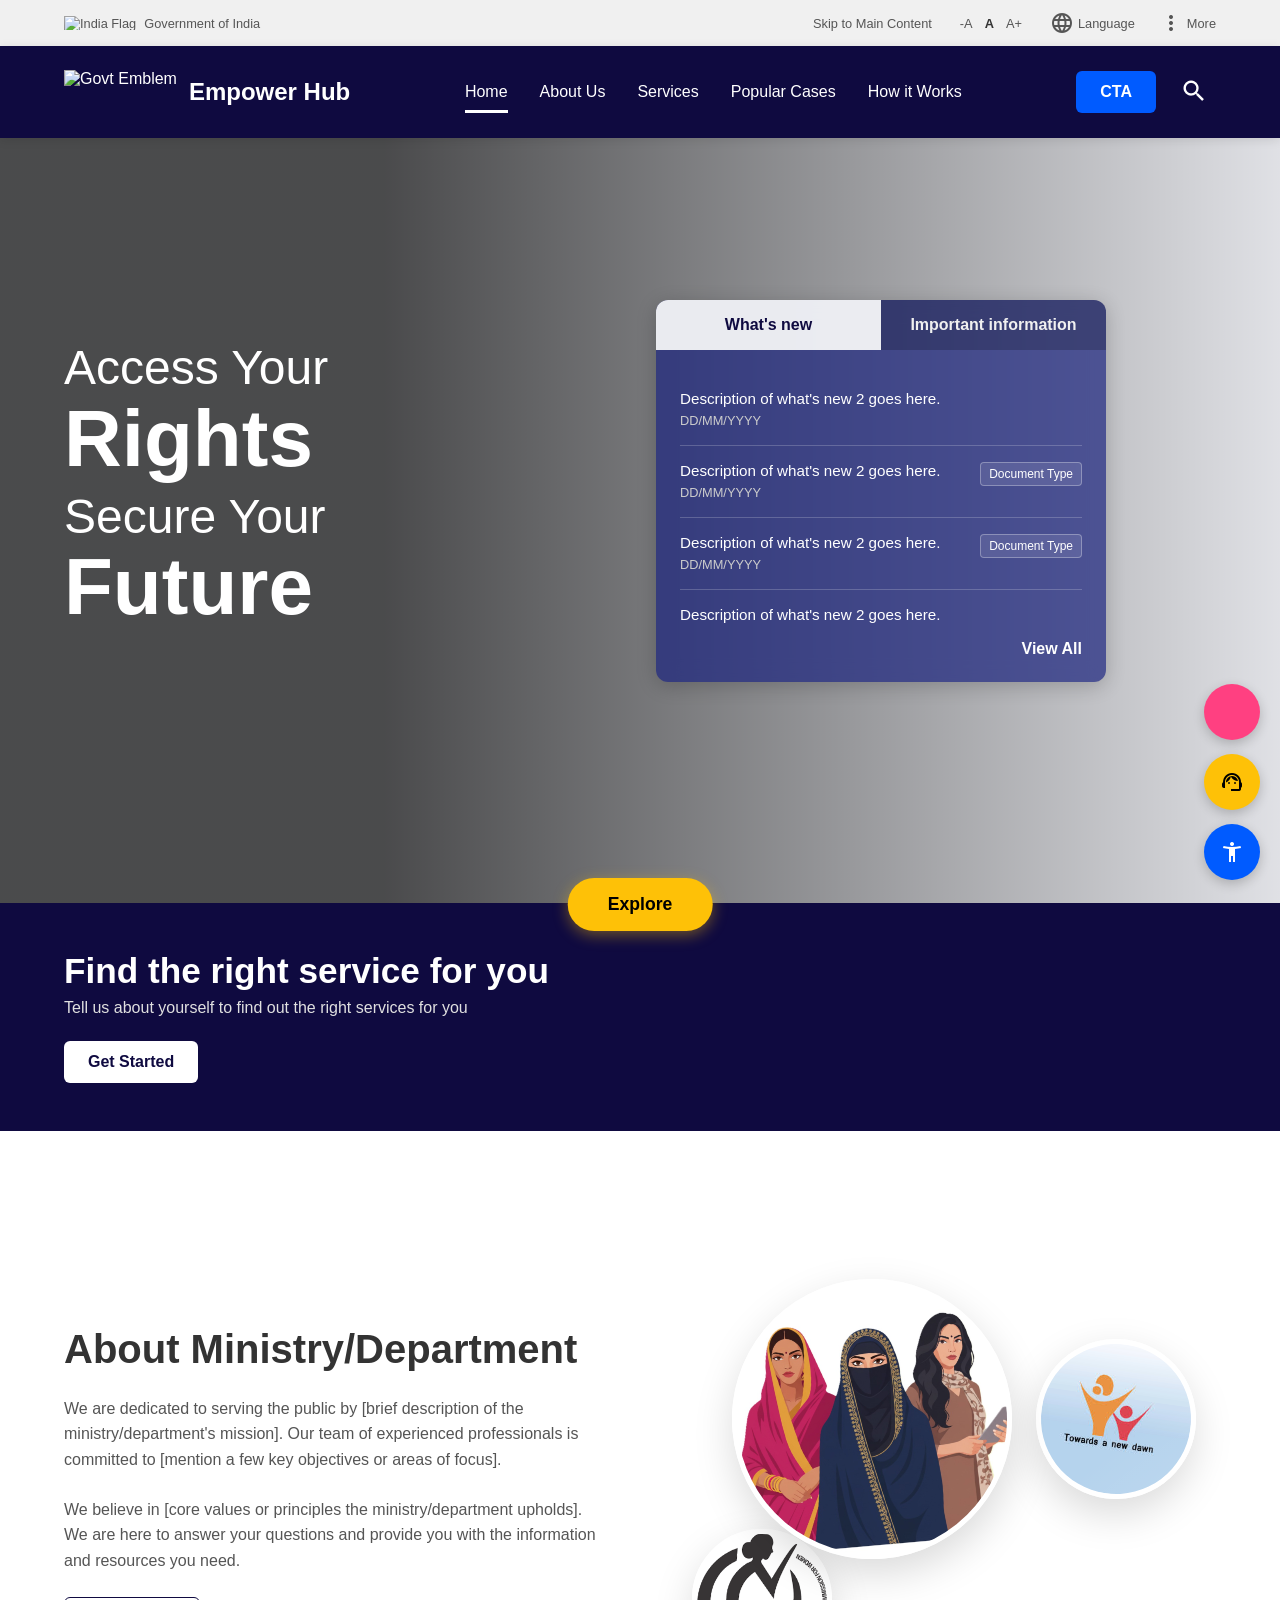
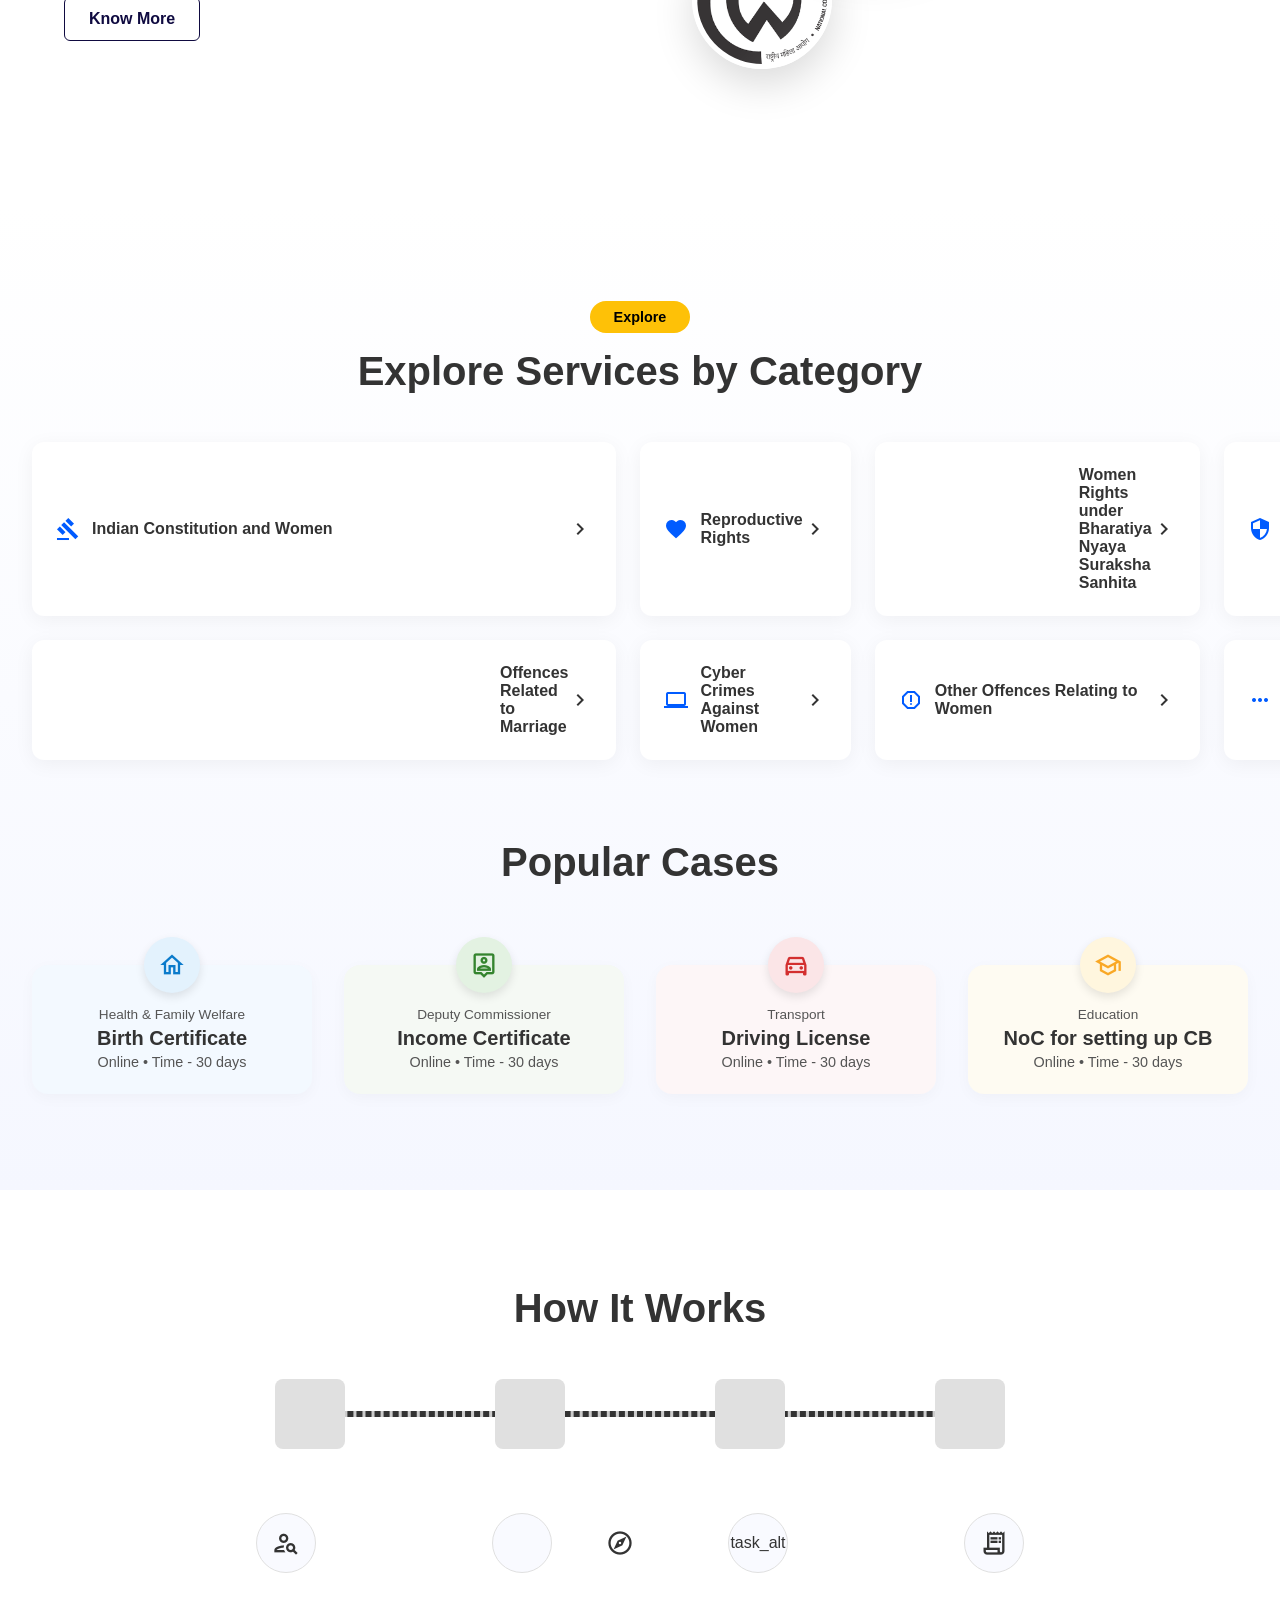
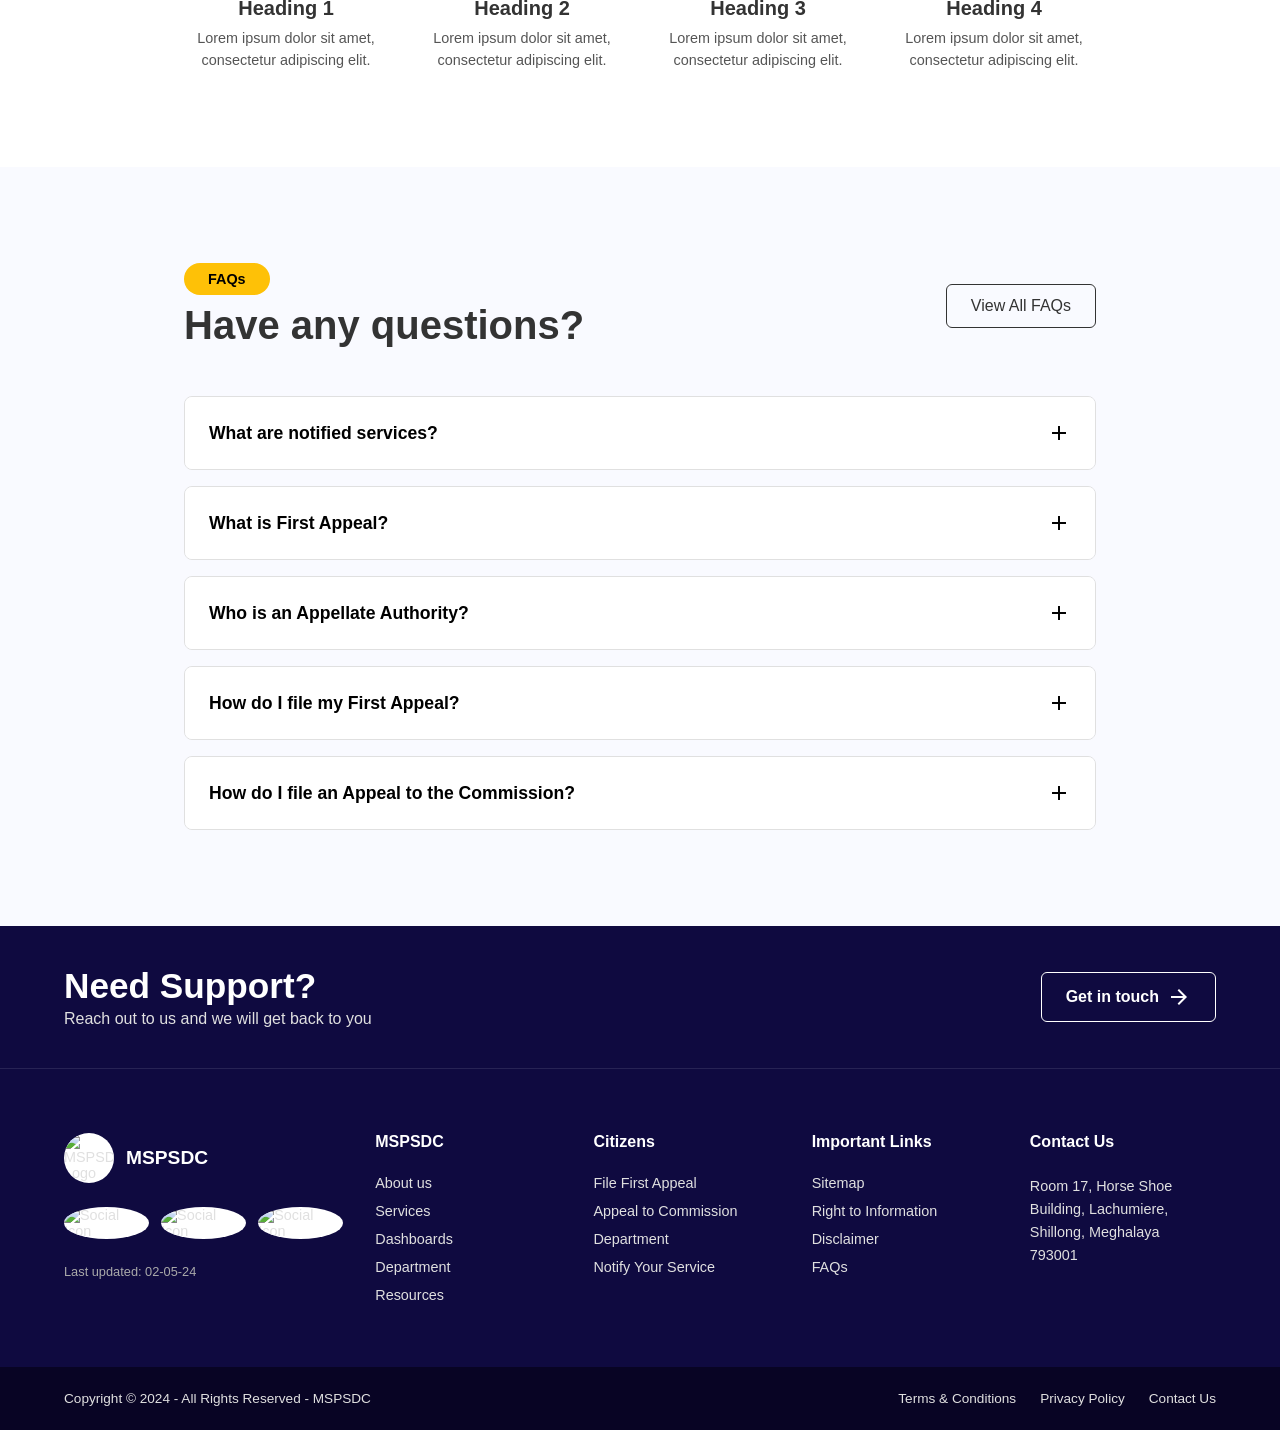
==== Website/index.html @ 875ecebb "Site-upgrade-and-new-pages-added" ====
<!DOCTYPE html>
<html lang="en">
<head>
    <meta charset="UTF-8">
    <meta name="viewport" content="width=device-width, initial-scale=1.0">
    <title>Empower Hub</title>
    <link rel="stylesheet" href="style.css">
    <link href="https://fonts.googleapis.com/icon?family=Material+Icons+Outlined" rel="stylesheet">
</head>
<body>

    <div class="top-bar">
        <div class="container">
            <div class="top-left">
                <img src="https://upload.wikimedia.org/wikipedia/en/thumb/4/41/Flag_of_India.svg/20px-Flag_of_India.svg.png" alt="India Flag" class="flag">
                <span>Government of India</span>
            </div>
            <div class="top-right">
                <a href="#services" class="skip-link">Skip to Main Content</a>
                <div class="text-size">
                    <button onclick="changeFontSize('small')">-A</button>
                    <button class="active" onclick="changeFontSize('normal')">A</button>
                    <button onclick="changeFontSize('large')">A+</button>
                </div>
                <div class="language">
                    <span class="material-icons-outlined">language</span>
                    <span>Language</span>
                </div>
                <div class="more-links">
                    <span class="material-icons-outlined">more_vert</span>
                    <span>More</span>
                </div>
            </div>
        </div>
    </div>

    <header class="main-header">
        <div class="container">
            <a href="#" class="logo">
                <img src="https://upload.wikimedia.org/wikipedia/commons/thumb/5/55/Emblem_of_India.svg/45px-Emblem_of_India.svg.png" alt="Govt Emblem" class="emblem">
                <h1>Empower Hub</h1>
            </a>
            <nav class="main-nav">
                <ul>
                    <li><a href="#" class="active">Home</a></li>
                    <li><a href="#about">About Us</a></li>
                    <li><a href="#services">Services</a></li>
                    <li><a href="#popular-cases">Popular Cases</a></li>
                    <li><a href="#how-it-works">How it Works</a></li>
                </ul>
            </nav>
            <div class="header-right">
                <a href="#" class="cta-button">CTA</a>
                <div class="search-container">
                    <input type="text" class="search-input" placeholder="Search...">
                    <button class="search-btn" onclick="toggleSearch()">
                        <span class="material-icons-outlined">search</span>
                    </button>
                </div>
            </div>
        </div>
    </header>

    <main id="main">
        <section class="hero">
            <div class="hero-background">
                </div>
            <div class="container hero-content">
                <div class="hero-text">
                    <h2>Access Your</h2>
                    <h1>Rights</h1>
                    <h2>Secure Your</h2>
                    <h1>Future</h1>
                </div>
                
                <div class="info-box">
                    <div class="info-tabs">
                        <button class="tab-link active" data-tab="whats-new">What's new</button>
                        <button class="tab-link" data-tab="important-info">Important information</button>
                    </div>
                    
                    <div id="whats-new" class="tab-content active">
                        <ul>
                            <li>
                                <div class="item-text">
                                    <p>Description of what's new 2 goes here.</p>
                                    <span>DD/MM/YYYY</span>
                                </div>
                            </li>
                            <li>
                                <div class="item-text">
                                    <p>Description of what's new 2 goes here.</p>
                                    <span>DD/MM/YYYY</span>
                                </div>
                                <span class="doc-type">Document Type</span>
                            </li>
                            <li>
                                <div class="item-text">
                                    <p>Description of what's new 2 goes here.</p>
                                    <span>DD/MM/YYYY</span>
                                </div>
                                <span class="doc-type">Document Type</span>
                            </li>
                            <li>
                                <div class="item-text">
                                    <p>Description of what's new 2 goes here.</p>
                                    <span>12/09/2023</span>
                                </div>
                            </li>
                        </ul>
                        <a href="#" class="view-all">View All</a>
                    </div>

                    <div id="important-info" class="tab-content">
                        <ul>
                            <li>
                                <div class="item-text">
                                    <p>Important information 1 goes here.</p>
                                    <span>DD/MM/YYYY</span>
                                </div>
                            </li>
                            <li>
                                <div class="item-text">
                                    <p>Important information 2 goes here.</p>
                                    <span>DD/MM/YYYY</span>
                                </div>
                            </li>
                        </ul>
                        <a href="#" class="view-all">View All</a>
                    </div>
                </div>
            </div>
            <div class="explore-btn-container">
                <button class="explore-btn">Explore</button>
            </div>
        </section>
    </main>

    <section class="service-finder-cta">
        <div class="container">
            <div class="service-finder-text">
                <h2>Find the right service for you</h2>
                <p>Tell us about yourself to find out the right services for you</p>
                <button class="btn btn-light">Get Started</button>
            </div>
            <div class="service-finder-map">
                </div>
        </div>
    </section>

    <section id="about" class="about-section">
        <div class="container">
            <div class="about-text">
                <h2>About Ministry/Department</h2>
                <p>We are dedicated to serving the public by [brief description of the ministry/department's mission]. Our team of experienced professionals is committed to [mention a few key objectives or areas of focus].</p>
                <p>We believe in [core values or principles the ministry/department upholds]. We are here to answer your questions and provide you with the information and resources you need.</p>
                <button class="btn btn-outline">Know More</button>
            </div>
            <div class="about-images">
                <div class="image-placeholder-large">
                    <img src="aunties1.jpg" alt="Women Empowerment">
                </div>
                <div class="image-placeholder-medium">
                    <img src="MinistryImage1.jpeg" alt="Ministry Building">
                </div>
                <div class="image-placeholder-small">
                    <img src="MinistryImage2.jpeg" alt="Government Office">
                </div>
            </div>
        </div>
    </section>

    <section id="services" class="services-section">
        <div class="container-large">
            
            <div class="section-header">
                <span class="tag-explore">Explore</span>
                <h2>Explore Services by Category</h2>
            </div>
            
            <div class="category-grid">
                <a href="indian-constitution-women.html" class="category-card">
                    <div class="card-content">
                        <span class="material-icons-outlined icon">gavel</span>
                        <span>Indian Constitution and Women</span>
                    </div>
                    <span class="material-icons-outlined">chevron_right</span>
                </a>
                <a href="#" class="category-card">
                    <div class="card-content">
                        <span class="material-icons-outlined icon">favorite</span>
                        <span>Reproductive Rights</span>
                    </div>
                    <span class="material-icons-outlined">chevron_right</span>
                </a>
                <a href="#" class="category-card">
                    <div class="card-content">
                        <span class="material-icons-outlined icon">balance</span>
                        <span>Women Rights under Bharatiya Nyaya Suraksha Sanhita</span>
                    </div>
                    <span class="material-icons-outlined">chevron_right</span>
                </a>
                <a href="#" class="category-card">
                    <div class="card-content">
                        <span class="material-icons-outlined icon">security</span>
                        <span>Sexual Offences Against Women</span>
                    </div>
                    <span class="material-icons-outlined">chevron_right</span>
                </a>
                <a href="#" class="category-card">
                    <div class="card-content">
                        <span class="material-icons-outlined icon">volunteer_activism</span>
                        <span>Offences Related to Marriage</span>
                    </div>
                    <span class="material-icons-outlined">chevron_right</span>
                </a>
                <a href="#" class="category-card">
                    <div class="card-content">
                        <span class="material-icons-outlined icon">computer</span>
                        <span>Cyber Crimes Against Women</span>
                    </div>
                    <span class="material-icons-outlined">chevron_right</span>
                </a>
                <a href="#" class="category-card">
                    <div class="card-content">
                        <span class="material-icons-outlined icon">report</span>
                        <span>Other Offences Relating to Women</span>
                    </div>
                    <span class="material-icons-outlined">chevron_right</span>
                </a>
                <a href="#" class="category-card">
                    <div class="card-content">
                        <span class="material-icons-outlined icon">more_horiz</span>
                        <span>Others</span>
                    </div>
                    <span class="material-icons-outlined">chevron_right</span>
                </a>
            </div>

            <div id="popular-cases" class="section-header">
                <h2>Popular Cases</h2>
            </div>
            
            <div class="popular-cases-grid">
                <article class="case-card" style="--case-bg: #F3F9FF;">
                    <div class="case-icon-wrapper" style="--icon-bg: #E3F2FD;">
                        <span class="material-icons-outlined" style="color: #0B7BCB;">home</span>
                    </div>
                    <div class="case-content">
                        <span class="case-category">Health & Family Welfare</span>
                        <h3>Birth Certificate</h3>
                        <p>Online • Time - 30 days</p>
                    </div>
                </article>
                <article class="case-card" style="--case-bg: #F5F9F4;">
                    <div class="case-icon-wrapper" style="--icon-bg: #E3F2E2;">
                        <span class="material-icons-outlined" style="color: #34842E;">person_pin</span>
                    </div>
                    <div class="case-content">
                        <span class="case-category">Deputy Commissioner</span>
                        <h3>Income Certificate</h3>
                        <p>Online • Time - 30 days</p>
                    </div>
                </article>
                <article class="case-card" style="--case-bg: #FDF6F7;">
                    <div class="case-icon-wrapper" style="--icon-bg: #FBE5E7;">
                        <span class="material-icons-outlined" style="color: #D32F2F;">directions_car</span>
                    </div>
                    <div class="case-content">
                        <span class="case-category">Transport</span>
                        <h3>Driving License</h3>
                        <p>Online • Time - 30 days</p>
                    </div>
                </article>
                <article class="case-card" style="--case-bg: #FEFBF2;">
                    <div class="case-icon-wrapper" style="--icon-bg: #FFF6DE;">
                        <span class="material-icons-outlined" style="color: #F9A825;">school</span>
                    </div>
                    <div class="case-content">
                        <span class="case-category">Education</span>
                        <h3>NoC for setting up CB</h3>
                        <p>Online • Time - 30 days</p>
                    </div>
                </article>
            </div>

        </div>
    </section>

    <section id="how-it-works" class="how-it-works-section">
        <div class="container-small">
            <div class="section-header">
                <h2>How It Works</h2>
            </div>
            
            <div class="how-it-works-timeline">
                <div class="timeline-dot"></div>
                <div class="timeline-dot"></div>
                <div class="timeline-dot"></div>
                <div class="timeline-dot"></div>
                <div class="timeline-line"></div>
            </div>

            <div class="how-it-works-grid">
                <div class="step-card">
                    <div class="step-icon">
                        <span class="material-icons-outlined">person_search</span>
                    </div>
                    <h3>Heading 1</h3>
                    <p>Lorem ipsum dolor sit amet, consectetur adipiscing elit.</p>
                </div>
                <div class="step-card">
                    <div class="step-icon">
                        <span class="material-icons-outlined">travel_explore</span>
                    </div>
                    <h3>Heading 2</h3>
                    <p>Lorem ipsum dolor sit amet, consectetur adipiscing elit.</p>
                </div>
                <div class="step-card">
                    <div class="step-icon">
                        <span classa="material-icons-outlined">task_alt</span>
                    </div>
                    <h3>Heading 3</h3>
                    <p>Lorem ipsum dolor sit amet, consectetur adipiscing elit.</p>
                </div>
                <div class="step-card">
                    <div class="step-icon">
                        <span class="material-icons-outlined">receipt_long</span>
                    </div>
                    <h3>Heading 4</h3>
                    <p>Lorem ipsum dolor sit amet, consectetur adipiscing elit.</p>
                </div>
            </div>
        </div>
    </section>

    <section id="faq" class="faq-section">
        <div class="container-small">
            <div class="faq-header">
                <div>
                    <span class="tag-faq">FAQs</span>
                    <h2>Have any questions?</h2>
                </div>
                <a href="#" class="btn btn-outline-dark">View All FAQs</a>
            </div>

            <div class="faq-accordion">
                <div class="faq-item">
                    <button class="faq-question">
                        <span>What are notified services?</span>
                        <span class="material-icons-outlined">add</span>
                    </button>
                    <div class="faq-answer">
                        <p>Lorem ipsum dolor sit amet, consectetur adipiscing elit. Sed-non-urna-nec-ante-efficitur-convallis-quis-ac-libero.</p>
                    </div>
                </div>
                <div class="faq-item">
                    <button class="faq-question">
                        <span>What is First Appeal?</span>
                        <span class="material-icons-outlined">add</span>
                    </button>
                    <div class="faq-answer">
                        <p>Lorem ipsum dolor sit amet, consectetur adipiscing elit. Sed-non-urna-nec-ante-efficitur-convallis-quis-ac-libero.</p>
                    </div>
                </div>
                <div class="faq-item">
                    <button class="faq-question">
                        <span>Who is an Appellate Authority?</span>
                        <span class="material-icons-outlined">add</span>
                    </button>
                    <div class="faq-answer">
                        <p>Lorem ipsum dolor sit amet, consectetur adipiscing elit. Sed-non-urna-nec-ante-efficitur-convallis-quis-ac-libero.</p>
                    </div>
                </div>
                <div class="faq-item">
                    <button class="faq-question">
                        <span>How do I file my First Appeal?</span>
                        <span class="material-icons-outlined">add</span>
                    </button>
                    <div class="faq-answer">
                        <p>Lorem ipsum dolor sit amet, consectetur adipiscing elit. Sed-non-urna-nec-ante-efficitur-convallis-quis-ac-libero.</p>
                    </div>
                </div>
                <div class="faq-item">
                    <button class="faq-question">
                        <span>How do I file an Appeal to the Commission?</span>
                        <span class="material-icons-outlined">add</span>
                    </button>
                    <div class="faq-answer">
                        <p>Lorem ipsum dolor sit amet, consectetur adipiscing elit. Sed-non-urna-nec-ante-efficitur-convallis-quis-ac-libero.</p>
                    </div>
                </div>
            </div>
        </div>
    </section>

    <footer class="site-footer">
        <div class="support-band">
            <div class="container">
                <div class="support-text">
                    <h2>Need Support?</h2>
                    <p>Reach out to us and we will get back to you</p>
                </div>
                <a href="#" class="btn btn-light-outline">
                    <span>Get in touch</span>
                    <span class="material-icons-outlined">arrow_forward</span>
                </a>
            </div>
        </div>

        <div class="main-footer">
            <div class="container">
                <div class="footer-col">
                    <div class="footer-logo">
                        <img src="https://via.placeholder.com/50" alt="MSPSDC Logo" class="footer-emblem"> 
                        <span>MSPSDC</span>
                    </div>
                    <div class="social-icons">
                        <a href="#"><img src="https://via.placeholder.com/32" alt="Social Icon"></a>
                        <a href="#"><img src="https://via.placeholder.com/32" alt="Social Icon"></a>
                        <a href="#"><img src="https://via.placeholder.com/32" alt="Social Icon"></a>
                    </div>
                    <span class="last-updated">Last updated: 02-05-24</span>
                </div>

                <div class="footer-col">
                    <h4>MSPSDC</h4>
                    <ul>
                        <li><a href="#">About us</a></li>
                        <li><a href="#">Services</a></li>
                        <li><a href="#">Dashboards</a></li>
                        <li><a href="#">Department</a></li>
                        <li><a href="#">Resources</a></li>
                    </ul>
                </div>

                <div class="footer-col">
                    <h4>Citizens</h4>
                    <ul>
                        <li><a href="#">File First Appeal</a></li>
                        <li><a href="#">Appeal to Commission</a></li>
                        <li><a href="#">Department</a></li>
                        <li><a href="#">Notify Your Service</a></li>
                    </ul>
                </div>

                <div class="footer-col">
                    <h4>Important Links</h4>
                    <ul>
                        <li><a href="#">Sitemap</a></li>
                        <li><a href="#">Right to Information</a></li>
                        <li><a href="#">Disclaimer</a></li>
                        <li><a href="#">FAQs</a></li>
                    </ul>
                </div>

                <div class="footer-col">
                    <h4>Contact Us</h4>
                    <address>
                        Room 17, Horse Shoe<br>
                        Building, Lachumiere,<br>
                        Shillong, Meghalaya<br>
                        793001
                    </address>
                </div>
            </div>
        </div>

        <div class="copyright-bar">
            <div class="container">
                <span>Copyright © 2024 - All Rights Reserved - MSPSDC</span>
                <div class="policy-links">
                    <a href="#">Terms & Conditions</a>
                    <a href="#">Privacy Policy</a>
                    <a href="#">Contact Us</a>
                </div>
            </div>
        </div>
        
        <button class="chat-bot">
            <span class="tooltip">Hi! I am MeghLeo. Ask Me Anything!</span>
            <span class="material-icons-outlined">support_agent</span>
        </button>
        <button class="accessibility-toggle">
            <span class="material-icons-outlined">accessibility_new</span>
        </button>
         <button class="color-toggle">
            <span class="material-icons-outlined">contrast</span>
        </button>

    </footer>


    <script>
        function changeFontSize(size) {
            document.querySelectorAll('.text-size button').forEach(btn => btn.classList.remove('active'));
            event.target.classList.add('active');
            
            const body = document.body;
            body.classList.remove('font-small', 'font-normal', 'font-large');
            body.classList.add('font-' + size);
        }
    </script>
    <script src="script.js"></script>
    <script src="script.js"></script>
</body>
</html>
---- Website/style.css ----
/* ======== GLOBAL STYLES ======== */
:root {
    --dark-blue: #0f0a40;
    --main-blue: #005bff;
    --light-bg: #f9faff;
    --text-dark: #333;
    --text-light: #ffffff;
    --text-secondary: #555;
    --border-color: #e0e0e0;
    --header-bg: #ffffff;
    --top-bar-bg: #f0f0f0;
}

* {
    margin: 0;
    padding: 0;
    box-sizing: border-box;
    font-family: -apple-system, BlinkMacSystemFont, "Segoe UI", Roboto, "Helvetica Neue", Arial, sans-serif;
}

html {
    scroll-behavior: smooth;
    scroll-padding-top: 80px;
}

* {
    transition: all 0.3s ease;
}

body {
    background-color: var(--light-bg);
    color: var(--text-dark);
    font-size: 16px;
}

.container {
    max-width: 1200px;
    margin: 0 auto;
    padding: 0 1.5rem;
    width: 100%;
    display: flex;
    justify-content: space-between;
    align-items: center;
}

/* We use a larger container for the services section */
.container-large {
    max-width: 1400px;
    margin: 0 auto;
    padding: 0 2rem;
}

/* We use a smaller container for FAQ/How-it-works */
.container-small {
    max-width: 960px;
    margin: 0 auto;
    padding: 0 1.5rem;
}

/* ======== TOP BAR ======== */
.top-bar {
    background-color: var(--top-bar-bg);
    padding: 0.5rem 0;
    font-size: 0.8rem;
    color: var(--text-secondary);
}

.top-bar .container {
    height: 30px;
}

.top-left {
    display: flex;
    align-items: center;
    gap: 0.5rem;
}

.flag {
    height: 14px;
}

.top-right {
    display: flex;
    align-items: center;
    gap: 1.5rem;
}

.top-right a, .top-right div {
    display: flex;
    align-items: center;
    gap: 0.25rem;
    cursor: pointer;
}

.skip-link {
    text-decoration: none;
    color: var(--text-secondary);
}

.text-size button {
    background: none;
    border: none;
    color: var(--text-secondary);
    cursor: pointer;
    padding: 0.25rem;
    font-size: 0.8rem;
}

.text-size button.active {
    font-weight: bold;
    color: var(--text-dark);
}

/* Font size classes */
body.font-small {
    font-size: 14px;
}

body.font-normal {
    font-size: 16px;
}

body.font-large {
    font-size: 18px;
}

/* ======== MAIN HEADER ======== */
.main-header {
    background: var(--dark-blue); /* From footer image */
    color: var(--text-light);
    padding: 1rem 0;
    position: sticky;
    top: 0;
    z-index: 1000;
    box-shadow: 0 2px 10px rgba(0, 0, 0, 0.1);
}

.main-header .container {
    height: 60px;
}

.logo {
    display: flex;
    align-items: center;
    gap: 0.75rem;
    text-decoration: none;
    color: var(--text-light);
}

.emblem {
    height: 45px;
}

.logo h1 {
    font-size: 1.5rem;
    font-weight: 700;
}

.main-nav ul {
    display: flex;
    list-style: none;
    gap: 2rem;
}

.main-nav a {
    text-decoration: none;
    color: var(--text-light);
    font-weight: 500;
    padding: 0.5rem 0;
    position: relative;
}

.main-nav a.active, .main-nav a:hover {
    color: var(--text-light);
}

.main-nav a.active, .main-nav a:hover {
    color: var(--text-light);
}

.main-nav a.active::after {
    content: '';
    position: absolute;
    bottom: -5px;
    left: 0;
    width: 100%;
    height: 3px;
    background-color: var(--text-light);
}

body.loaded {
    opacity: 1;
}

body {
    opacity: 0;
    transition: opacity 0.3s ease;
}

.header-right {
    display: flex;
    align-items: center;
    gap: 1rem;
}

.cta-button {
    background-color: var(--main-blue);
    color: var(--text-light);
    border: none;
    padding: 0.75rem 1.5rem;
    border-radius: 6px;
    font-weight: 600;
    text-decoration: none;
    cursor: pointer;
    transition: background-color 0.3s ease;
}

.cta-button:hover {
    background-color: #004ad9;
}

.search-container {
    position: relative;
    display: flex;
    align-items: center;
}

.search-input {
    width: 0;
    padding: 0.5rem 0;
    border: none;
    background: rgba(255, 255, 255, 0.1);
    border-radius: 20px;
    color: var(--text-light);
    font-size: 1rem;
    transition: all 0.3s ease;
    opacity: 0;
    overflow: hidden;
}

.search-input.active {
    width: 200px;
    padding: 0.5rem 1rem;
    opacity: 1;
    margin-right: 0.5rem;
}

.search-input::placeholder {
    color: rgba(255, 255, 255, 0.7);
}

.search-input:focus {
    outline: none;
    background: rgba(255, 255, 255, 0.2);
}

.search-btn {
    background: transparent;
    border: none;
    color: var(--text-light);
    cursor: pointer;
    padding: 0.5rem;
    border-radius: 50%;
    transition: background-color 0.3s ease;
}

.search-btn:hover {
    background: rgba(255, 255, 255, 0.1);
}

.search-btn .material-icons-outlined {
    font-size: 28px;
}

/* ======== HERO SECTION ======== */
.hero {
    position: relative;
    height: 85vh;
    color: var(--text-light);
    display: flex;
    flex-direction: column;
    justify-content: center;
    padding-bottom: 60px; /* Space for explore button */
}

.hero-background {
    position: absolute;
    top: 0;
    left: 0;
    width: 100%;
    height: 100%;
    /* Replace with your high-quality hero image */
    background: url('https://images.unsplash.com/photo-1531242381052-1b81093b5d27?crop=entropy&cs=tinysrgb&fit=max&fm=jpg&ixid=M3wzNjAzNTV8MHwxfGFsbHx8fHx8fHx8fDE3MzE5NDg2NTR8&ixlib=rb-4.0.3&q=80&w=1080') no-repeat center center/cover;
    z-index: 1;
}

.hero-background::after {
    content: '';
    position: absolute;
    top: 0;
    left: 0;
    width: 100%;
    height: 100%;
    background: linear-gradient(90deg, rgba(0, 0, 0, 0.7) 30%, rgba(0, 0, 0, 0.1) 100%);
    z-index: 2;
}

.hero-content {
    position: relative;
    z-index: 3;
    display: grid;
    grid-template-columns: 1fr 1fr;
    gap: 2rem;
    align-items: center;
}

.hero-text h1, .hero-text h2 {
    font-weight: 700;
    line-height: 1.1;
}

.hero-text h2 {
    font-size: 3rem;
    font-weight: 400;
}

.hero-text h1 {
    font-size: 5rem;
    margin-bottom: 0.5rem;
}

/* Info Box */
.info-box {
    background: rgba(26, 35, 126, 0.7); /* Dark blue, semi-transparent */
    backdrop-filter: blur(10px);
    border-radius: 12px;
    overflow: hidden;
    max-width: 450px;
    width: 100%;
    box-shadow: 0 4px 20px rgba(0, 0, 0, 0.2);
}

.info-tabs {
    display: flex;
    background: rgba(0, 0, 0, 0.2);
}

.tab-link {
    flex: 1;
    padding: 1rem;
    background: transparent;
    border: none;
    color: #f0f0f0;
    font-size: 1rem;
    font-weight: 600;
    cursor: pointer;
    transition: background-color 0.3s ease;
}

.tab-link.active {
    background: rgba(255, 255, 255, 0.9);
    color: var(--dark-blue);
}

.tab-content {
    padding: 1.5rem;
    display: none;
}

.tab-content.active {
    display: block;
}

.tab-content ul {
    list-style: none;
    max-height: 250px;
    overflow-y: auto;
}

.tab-content li {
    padding: 1rem 0;
    border-bottom: 1px solid rgba(255, 255, 255, 0.2);
    display: flex;
    justify-content: space-between;
    align-items: flex-start;
    gap: 1rem;
}

.tab-content li:last-child {
    border-bottom: none;
}

.item-text p {
    font-size: 0.95rem;
    margin-bottom: 0.25rem;
}

.item-text span {
    font-size: 0.8rem;
    color: #ccc;
}

.doc-type {
    background: rgba(255, 255, 255, 0.1);
    border: 1px solid rgba(255, 255, 255, 0.3);
    padding: 0.25rem 0.5rem;
    border-radius: 4px;
    font-size: 0.75rem;
    white-space: nowrap;
}

.view-all {
    display: block;
    text-align: right;
    margin-top: 1rem;
    color: #fff;
    font-weight: 600;
    text-decoration: none;
}

/* Explore Button */
.explore-btn-container {
    position: absolute;
    bottom: -28px;
    left: 50%;
    transform: translateX(-50%);
    z-index: 10;
}

.explore-btn {
    background-color: #fec107; /* Yellow */
    color: #000;
    border: none;
    padding: 1rem 2.5rem;
    border-radius: 30px;
    font-size: 1.1rem;
    font-weight: 700;
    cursor: pointer;
    box-shadow: 0 4px 15px rgba(254, 193, 7, 0.4);
    transition: all 0.3s ease;
}

.explore-btn:hover {
    transform: translateY(-3px);
    box-shadow: 0 6px 20px rgba(254, 193, 7, 0.5);
}

/* ======== GLOBAL BUTTON STYLES ======== */
.btn {
    padding: 0.75rem 1.5rem;
    border: none;
    border-radius: 6px;
    font-weight: 600;
    cursor: pointer;
    text-decoration: none;
    font-size: 1rem;
    transition: all 0.4s cubic-bezier(0.4, 0, 0.2, 1);
    transform: translateY(0);
}

.btn:hover {
    transform: translateY(-2px);
    box-shadow: 0 4px 12px rgba(0, 0, 0, 0.15);
}

.btn-light {
    background-color: #ffffff;
    color: var(--dark-blue);
}

.btn-light:hover {
    background-color: #f0f0f0;
}

.btn-outline {
    background-color: transparent;
    color: var(--dark-blue);
    border: 1px solid var(--dark-blue);
}

.btn-outline:hover {
    background-color: var(--dark-blue);
    color: #ffffff;
}

.btn-outline-dark {
    background-color: transparent;
    color: var(--text-dark);
    border: 1px solid var(--text-dark);
    font-weight: 500;
}

.btn-outline-dark:hover {
    background-color: var(--text-dark);
    color: #ffffff;
}


/* ======== SERVICE FINDER CTA ======== */
.service-finder-cta {
    background-color: var(--dark-blue);
    color: var(--text-light);
    padding: 3rem 0;
    /* This adds the subtle map from the image */
    background-image: url('https://user-images.githubusercontent.com/11280033/135792250-a72051e0-0322-4796-905e-f00c8b3d681d.png');
    background-repeat: no-repeat;
    background-position: 85% center;
    background-size: contain;
}

.service-finder-cta .container {
    justify-content: flex-start;
}

.service-finder-text {
    max-width: 50%;
}

.service-finder-text h2 {
    font-size: 2.2rem;
    font-weight: 700;
    margin-bottom: 0.5rem;
}

.service-finder-text p {
    font-size: 1rem;
    margin-bottom: 1.5rem;
    color: #e0e0e0;
}

/* ======== ABOUT SECTION ======== */
.about-section {
    padding: 8rem 0 6rem 0; /* Extra padding at top to account for yellow button */
    background-color: #ffffff;
}

.about-section .container {
    display: grid;
    grid-template-columns: 1fr 1fr;
    gap: 4rem;
    align-items: center;
}

.about-text h2 {
    font-size: 2.5rem;
    font-weight: 700;
    color: var(--text-dark);
    margin-bottom: 1.5rem;
}

.about-text p {
    color: var(--text-secondary);
    font-size: 1rem;
    line-height: 1.6;
    margin-bottom: 1.5rem;
}

.about-images {
    position: relative;
    height: 450px;
    width: 100%;
}

.about-images div[class*="image-placeholder"] {
    position: absolute;
    border-radius: 50%;
    overflow: hidden;
    box-shadow: 0 15px 40px rgba(0, 0, 0, 0.15);
    border: 5px solid #ffffff;
    transition: all 0.4s ease;
}

.about-images div[class*="image-placeholder"]:hover {
    transform: scale(1.05) rotate(0deg) !important;
    z-index: 10 !important;
    box-shadow: 0 20px 50px rgba(0, 0, 0, 0.25);
}

.image-placeholder-medium::before,
.image-placeholder-small::before {
    content: '';
    position: absolute;
    top: 0;
    left: 0;
    right: 0;
    bottom: 0;
    background: linear-gradient(135deg, transparent 60%, rgba(255, 255, 255, 0.1) 100%);
    border-radius: 50%;
    z-index: 1;
    pointer-events: none;
}

.about-images img {
    width: 100%;
    height: 100%;
    object-fit: cover;
    object-position: center;
}

.image-placeholder-large {
    width: 280px;
    height: 280px;
    top: 20px;
    left: 60px;
    z-index: 3;
    transform: rotate(-5deg);
}

.image-placeholder-medium {
    width: 160px;
    height: 160px;
    top: 80px;
    right: 20px;
    z-index: 2;
    transform: rotate(8deg);
}

.image-placeholder-small {
    width: 140px;
    height: 140px;
    bottom: 40px;
    left: 20px;
    z-index: 1;
    transform: rotate(-3deg);
}

/* ======== EXPLORE SERVICES SECTION ======== */
.services-section {
    padding: 6rem 0;
    /* This gradient matches the background of the image */
    background: linear-gradient(180deg, #FFFFFF 0%, #F5F7FF 100%);
}

.section-header {
    text-align: center;
    margin-bottom: 3rem;
}

.section-header h2 {
    font-size: 2.5rem;
    font-weight: 700;
    color: var(--text-dark);
}

.section-header .tag-explore {
    display: inline-block;
    background-color: #fec107; /* Yellow from hero button */
    color: #000;
    padding: 0.5rem 1.5rem;
    border-radius: 30px;
    font-size: 0.9rem;
    font-weight: 700;
    margin-bottom: 1rem;
}

/* Category Grid */
.category-grid {
    display: grid;
    grid-template-columns: repeat(4, 1fr);
    gap: 1.5rem;
    margin-bottom: 5rem;
}

.category-card {
    background-color: #ffffff;
    padding: 1.5rem;
    border-radius: 12px;
    box-shadow: 0 4px 20px rgba(0, 0, 0, 0.05);
    text-decoration: none;
    color: var(--text-dark);
    display: flex;
    align-items: center;
    justify-content: space-between;
    font-weight: 600;
    font-size: 1rem;
    transition: all 0.3s ease;
}

.category-card:hover {
    transform: translateY(-5px);
    box-shadow: 0 8px 25px rgba(0, 0, 0, 0.1);
}

.category-card .card-content {
    display: flex;
    align-items: center;
    gap: 0.75rem;
}

.category-card .icon {
    color: var(--main-blue);
    font-size: 24px;
}

/* Popular Cases Grid */
.popular-cases-grid {
    display: grid;
    grid-template-columns: repeat(4, 1fr);
    gap: 2rem;
    padding-top: 2rem; /* Space for the icons */
}

.case-card {
    position: relative;
    background-color: var(--case-bg, #F5F5F5); /* Fallback color */
    border-radius: 16px;
    padding: 2.5rem 1.5rem 1.5rem 1.5rem;
    box-shadow: 0 4px 15px rgba(0, 0, 0, 0.03);
    transition: all 0.3s ease;
}

.case-card:hover {
    transform: translateY(-5px);
    box-shadow: 0 8px 25px rgba(0, 0, 0, 0.07);
}

.case-icon-wrapper {
    position: absolute;
    top: -28px; /* Half of the icon height */
    left: 50%;
    transform: translateX(-50%);
    width: 56px;
    height: 56px;
    border-radius: 50%;
    display: flex;
    align-items: center;
    justify-content: center;
    background-color: var(--icon-bg, #E0E0E0);
    box-shadow: 0 4px 10px rgba(0, 0, 0, 0.1);
}

.case-icon-wrapper .material-icons-outlined {
    font-size: 28px;
}

.case-content {
    text-align: center;
}

.case-category {
    font-size: 0.85rem;
    color: var(--text-secondary);
    font-weight: 500;
}

.case-content h3 {
    font-size: 1.25rem;
    font-weight: 600;
    color: var(--text-dark);
    margin: 0.25rem 0;
}

.case-content p {
    font-size: 0.9rem;
    color: var(--text-secondary);
}


/* ======== HOW IT WORKS SECTION ======== */
.how-it-works-section {
    padding: 6rem 0;
    background-color: #ffffff;
}

.how-it-works-timeline {
    position: relative;
    display: flex;
    justify-content: space-between;
    align-items: center;
    width: 80%;
    margin: 2rem auto 4rem auto;
}

.timeline-line {
    position: absolute;
    top: 50%;
    left: 0;
    width: 100%;
    height: 2px;
    background-color: #ccc;
    border-style: dashed;
    z-index: 1;
    transform: translateY(-50%);
}

.timeline-dot {
    width: 70px; /* From 70x70 image */
    height: 70px;
    background-color: #e0e0e0;
    border-radius: 8px;
    z-index: 2;
}

.how-it-works-grid {
    display: grid;
    grid-template-columns: repeat(4, 1fr);
    gap: 2rem;
}

.step-card {
    text-align: center;
}

.step-icon {
    width: 60px;
    height: 60px;
    border-radius: 50%;
    background-color: var(--light-bg);
    border: 1px solid var(--border-color);
    display: flex;
    align-items: center;
    justify-content: center;
    margin: 0 auto 1.5rem auto;
}

.step-icon .material-icons-outlined {
    font-size: 28px;
    color: var(--text-dark);
}

.step-card h3 {
    font-size: 1.25rem;
    font-weight: 600;
    margin-bottom: 0.5rem;
}

.step-card p {
    font-size: 0.9rem;
    color: var(--text-secondary);
    line-height: 1.5;
}

/* ======== FAQ SECTION ======== */
.faq-section {
    padding: 6rem 0;
    background-color: var(--light-bg);
}

.faq-header {
    display: flex;
    justify-content: space-between;
    align-items: center;
    margin-bottom: 3rem;
}

.tag-faq {
    display: inline-block;
    background-color: #fec107; /* Yellow */
    color: #000;
    padding: 0.5rem 1.5rem;
    border-radius: 30px;
    font-size: 0.9rem;
    font-weight: 700;
    margin-bottom: 0.5rem;
}

.faq-header h2 {
    font-size: 2.5rem;
    font-weight: 700;
}

.faq-accordion {
    display: flex;
    flex-direction: column;
    gap: 1rem;
}

.faq-item {
    background-color: #ffffff;
    border-radius: 8px;
    border: 1px solid var(--border-color);
    overflow: hidden;
}

.faq-question {
    width: 100%;
    background: #ffffff;
    border: none;
    padding: 1.5rem;
    display: flex;
    justify-content: space-between;
    align-items: center;
    font-size: 1.1rem;
    font-weight: 600;
    text-align: left;
    cursor: pointer;
}

.faq-question .material-icons-outlined {
    transition: transform 0.3s ease;
}

.faq-answer {
    max-height: 0;
    overflow: hidden;
    transition: max-height 0.3s ease-out;
}

.faq-answer p {
    padding: 0 1.5rem 1.5rem 1.5rem;
    color: var(--text-secondary);
    line-height: 1.6;
}

/* FAQ Active State */
.faq-item.active .faq-question .material-icons-outlined {
    transform: rotate(45deg);
}

.faq-item.active .faq-answer {
    max-height: 200px; /* Adjust as needed */
}


/* ======== FOOTER ======== */
.site-footer {
    background-color: var(--dark-blue);
    color: #e0e0e0;
}

.support-band {
    padding: 2.5rem 0;
    border-bottom: 1px solid rgba(255, 255, 255, 0.1);
}

.support-band .container {
    align-items: center;
}

.support-text h2 {
    font-size: 2.2rem;
    font-weight: 700;
    color: var(--text-light);
    margin-bottom: 0.25rem;
}

.btn-light-outline {
    background-color: transparent;
    color: var(--text-light);
    border: 1px solid var(--text-light);
    border-radius: 6px;
    padding: 0.75rem 1.5rem;
    font-weight: 600;
    display: flex;
    align-items: center;
    gap: 0.5rem;
    text-decoration: none;
    transition: all 0.3s ease;
}

.btn-light-outline:hover {
    background-color: var(--text-light);
    color: var(--dark-blue);
}

.main-footer {
    padding: 4rem 0;
}

.main-footer .container {
    display: grid;
    grid-template-columns: 1.5fr repeat(4, 1fr);
    gap: 2rem;
    align-items: flex-start;
}

.footer-col {
    font-size: 0.9rem;
}

.footer-logo {
    display: flex;
    align-items: center;
    gap: 0.75rem;
    margin-bottom: 1.5rem;
}

.footer-emblem {
    height: 50px;
    width: 50px;
    border-radius: 50%;
    background-color: #fff; /* Placeholder */
}

.footer-logo span {
    font-size: 1.2rem;
    font-weight: 600;
    color: var(--text-light);
}

.social-icons {
    display: flex;
    gap: 0.75rem;
    margin-bottom: 1.5rem;
}

.social-icons a img {
    height: 32px;
    width: 32px;
    border-radius: 50%;
    background-color: #fff; /* Placeholder */
}

.last-updated {
    font-size: 0.8rem;
    color: #aaa;
}

.footer-col h4 {
    font-size: 1rem;
    font-weight: 600;
    color: var(--text-light);
    margin-bottom: 1.5rem;
}

.footer-col ul {
    list-style: none;
    display: flex;
    flex-direction: column;
    gap: 0.75rem;
}

.footer-col a {
    text-decoration: none;
    color: #e0e0e0;
    transition: color 0.3s ease;
}

.footer-col a:hover {
    color: var(--text-light);
}

.footer-col address {
    font-style: normal;
    line-height: 1.6;
}

.copyright-bar {
    padding: 1.5rem 0;
    background-color: #080424; /* Even darker blue */
    font-size: 0.85rem;
}

.copyright-bar .container {
    justify-content: space-between;
}

.policy-links {
    display: flex;
    gap: 1.5rem;
}

.policy-links a {
    text-decoration: none;
    color: #e0e0e0;
    transition: color 0.3s ease;
}

.policy-links a:hover {
    color: var(--text-light);
}

/* Floating Action Buttons */
.chat-bot, .accessibility-toggle, .color-toggle {
    position: fixed;
    right: 20px;
    width: 56px;
    height: 56px;
    border-radius: 50%;
    border: none;
    cursor: pointer;
    box-shadow: 0 4px 12px rgba(0, 0, 0, 0.2);
    display: flex;
    align-items: center;
    justify-content: center;
    z-index: 1001;
    transition: all 0.3s ease;
}

.chat-bot {
    bottom: 90px;
    background-color: #fec107;
    color: #000;
}

.chat-bot:hover .tooltip {
    opacity: 1;
    visibility: visible;
    transform: translateX(0);
}

.chat-bot .tooltip {
    position: absolute;
    bottom: 10px;
    right: 70px; /* To the left of the button */
    background: #333;
    color: #fff;
    padding: 0.5rem 1rem;
    border-radius: 6px;
    font-size: 0.9rem;
    white-space: nowrap;
    opacity: 0;
    visibility: hidden;
    transform: translateX(10px);
    transition: all 0.3s ease;
}

.accessibility-toggle {
    bottom: 20px;
    background-color: var(--main-blue);
    color: var(--text-light);
}

.color-toggle {
    bottom: 160px;
    background-color: #FF4081; /* From the image */
    color: var(--text-light);
}

/* ======== CONSTITUTION & WOMEN PAGES ======== */
.page-header {
    background: linear-gradient(135deg, var(--dark-blue) 0%, var(--main-blue) 100%);
    color: var(--text-light);
    padding: 4rem 0;
    text-align: center;
}

.page-header h1 {
    font-size: 3rem;
    font-weight: 700;
    margin-bottom: 1rem;
}

.page-header p {
    font-size: 1.2rem;
    opacity: 0.9;
}

.constitution-sections {
    padding: 6rem 0;
    background: linear-gradient(180deg, #FFFFFF 0%, #F5F7FF 100%);
}

.sections-grid {
    display: grid;
    grid-template-columns: repeat(2, 1fr);
    gap: 2rem;
}

.section-card {
    background: #ffffff;
    border-radius: 16px;
    padding: 2rem;
    text-decoration: none;
    color: var(--text-dark);
    box-shadow: 0 4px 20px rgba(0, 0, 0, 0.08);
    transition: all 0.3s ease;
    display: flex;
    align-items: center;
    gap: 1.5rem;
}

.section-card:hover {
    transform: translateY(-8px) scale(1.02);
    box-shadow: 0 12px 40px rgba(0, 0, 0, 0.15);
}

.section-card .card-icon {
    width: 60px;
    height: 60px;
    background: linear-gradient(135deg, var(--main-blue), #007bff);
    border-radius: 12px;
    display: flex;
    align-items: center;
    justify-content: center;
    flex-shrink: 0;
}

.section-card .card-icon .material-icons-outlined {
    color: white;
    font-size: 28px;
}

.section-card .card-content h3 {
    font-size: 1.4rem;
    font-weight: 600;
    margin-bottom: 0.5rem;
    color: var(--text-dark);
}

.section-card .card-content p {
    color: var(--text-secondary);
    line-height: 1.5;
    margin-bottom: 0;
}

.section-card .material-icons-outlined:last-child {
    color: var(--main-blue);
    font-size: 24px;
    margin-left: auto;
}

.content-section {
    padding: 4rem 0;
    background: #ffffff;
}

.articles-grid, .provisions-grid {
    display: grid;
    grid-template-columns: repeat(2, 1fr);
    gap: 2rem;
}

.article-card, .provision-card {
    background: #ffffff;
    border: 1px solid var(--border-color);
    border-radius: 12px;
    padding: 2rem;
    box-shadow: 0 2px 10px rgba(0, 0, 0, 0.05);
    transition: all 0.3s ease;
}

.article-card:hover, .provision-card:hover {
    transform: translateY(-6px) scale(1.02);
    box-shadow: 0 8px 25px rgba(0, 0, 0, 0.1);
}

.article-card h3, .provision-card h3 {
    font-size: 1.3rem;
    font-weight: 600;
    color: var(--text-dark);
    margin-bottom: 1rem;
}

.article-card p, .provision-card p {
    color: var(--text-secondary);
    line-height: 1.6;
    margin-bottom: 1.5rem;
}

.sub-topics {
    margin: 1rem 0;
}

.sub-link {
    display: block;
    color: var(--main-blue);
    text-decoration: none;
    font-size: 0.9rem;
    margin-bottom: 0.5rem;
    padding-left: 1rem;
    position: relative;
}

.sub-link:before {
    content: '•';
    position: absolute;
    left: 0;
    color: var(--main-blue);
}

.sub-link:hover {
    text-decoration: underline;
}

.governance-info {
    display: grid;
    grid-template-columns: 1fr;
    gap: 2rem;
}

.info-card {
    background: #ffffff;
    border-radius: 12px;
    padding: 2rem;
    box-shadow: 0 4px 20px rgba(0, 0, 0, 0.08);
}

.info-card h3 {
    font-size: 1.4rem;
    font-weight: 600;
    color: var(--text-dark);
    margin-bottom: 1rem;
}

.info-card p {
    color: var(--text-secondary);
    line-height: 1.6;
    margin-bottom: 1rem;
}

.info-card ul {
    list-style: none;
    margin: 1rem 0;
}

.info-card li {
    color: var(--text-secondary);
    margin-bottom: 0.5rem;
    padding-left: 1.5rem;
    position: relative;
}

.info-card li:before {
    content: '✓';
    position: absolute;
    left: 0;
    color: var(--main-blue);
    font-weight: bold;
}

.remedies-section {
    margin-bottom: 3rem;
}

.remedies-section h2, .pil-section h2 {
    font-size: 2rem;
    font-weight: 600;
    color: var(--text-dark);
    margin-bottom: 2rem;
    text-align: center;
}

.writs-grid {
    display: grid;
    grid-template-columns: repeat(3, 1fr);
    gap: 1.5rem;
    margin-bottom: 3rem;
}

.writ-card {
    background: #ffffff;
    border: 1px solid var(--border-color);
    border-radius: 12px;
    padding: 1.5rem;
    text-align: center;
    box-shadow: 0 2px 10px rgba(0, 0, 0, 0.05);
    transition: all 0.3s ease;
}

.writ-card:hover {
    transform: translateY(-6px) scale(1.05);
    box-shadow: 0 8px 25px rgba(0, 0, 0, 0.1);
}

.writ-card h3 {
    font-size: 1.2rem;
    font-weight: 600;
    color: var(--text-dark);
    margin-bottom: 0.75rem;
}

.writ-card p {
    color: var(--text-secondary);
    font-size: 0.9rem;
    line-height: 1.5;
    margin-bottom: 1rem;
}

.pil-info {
    display: grid;
    grid-template-columns: repeat(3, 1fr);
    gap: 2rem;
}

.pil-card {
    background: #ffffff;
    border-radius: 12px;
    padding: 2rem;
    box-shadow: 0 4px 20px rgba(0, 0, 0, 0.08);
    transition: all 0.3s ease;
}

.pil-card:hover {
    transform: translateY(-6px) scale(1.02);
    box-shadow: 0 8px 25px rgba(0, 0, 0, 0.1);
}

.pil-card h3 {
    font-size: 1.3rem;
    font-weight: 600;
    color: var(--text-dark);
    margin-bottom: 1rem;
}

.pil-card p {
    color: var(--text-secondary);
    line-height: 1.6;
    margin-bottom: 1.5rem;
}

.footer {
    background: var(--dark-blue);
    color: var(--text-light);
    padding: 2rem 0;
    text-align: center;
}

.footer .container {
    display: flex;
    justify-content: space-between;
    align-items: center;
}

.back-link {
    color: var(--text-light);
    text-decoration: none;
    font-weight: 500;
}

.back-link:hover {
    text-decoration: underline;
}

/* ======== RESPONSIVE DESIGN ======== */
@media (max-width: 768px) {
    .sections-grid {
        grid-template-columns: 1fr;
    }
    
    .articles-grid, .provisions-grid {
        grid-template-columns: 1fr;
    }
    
    .writs-grid {
        grid-template-columns: 1fr;
    }
    
    .pil-info {
        grid-template-columns: 1fr;
    }
    
    .page-header h1 {
        font-size: 2rem;
    }
    
    .section-card {
        flex-direction: column;
        text-align: center;
    }
}

/* ======== ARTICLE CONTENT PAGES ======== */
.article-content {
    max-width: 800px;
    margin: 0 auto;
    line-height: 1.7;
}

.article-content h2 {
    font-size: 1.8rem;
    color: var(--text-dark);
    margin: 2rem 0 1rem 0;
    border-bottom: 2px solid var(--main-blue);
    padding-bottom: 0.5rem;
}

.article-content h3 {
    font-size: 1.4rem;
    color: var(--text-dark);
    margin: 1.5rem 0 1rem 0;
}

.article-content blockquote {
    background: #f8f9fa;
    border-left: 4px solid var(--main-blue);
    padding: 1.5rem;
    margin: 1.5rem 0;
    font-style: italic;
    font-size: 1.1rem;
    color: var(--text-dark);
}

.article-content ul {
    margin: 1rem 0;
    padding-left: 2rem;
}

.article-content li {
    margin-bottom: 0.75rem;
    color: var(--text-secondary);
}

.article-content li strong {
    color: var(--text-dark);
}

.article-content p {
    margin-bottom: 1rem;
    color: var(--text-secondary);
}
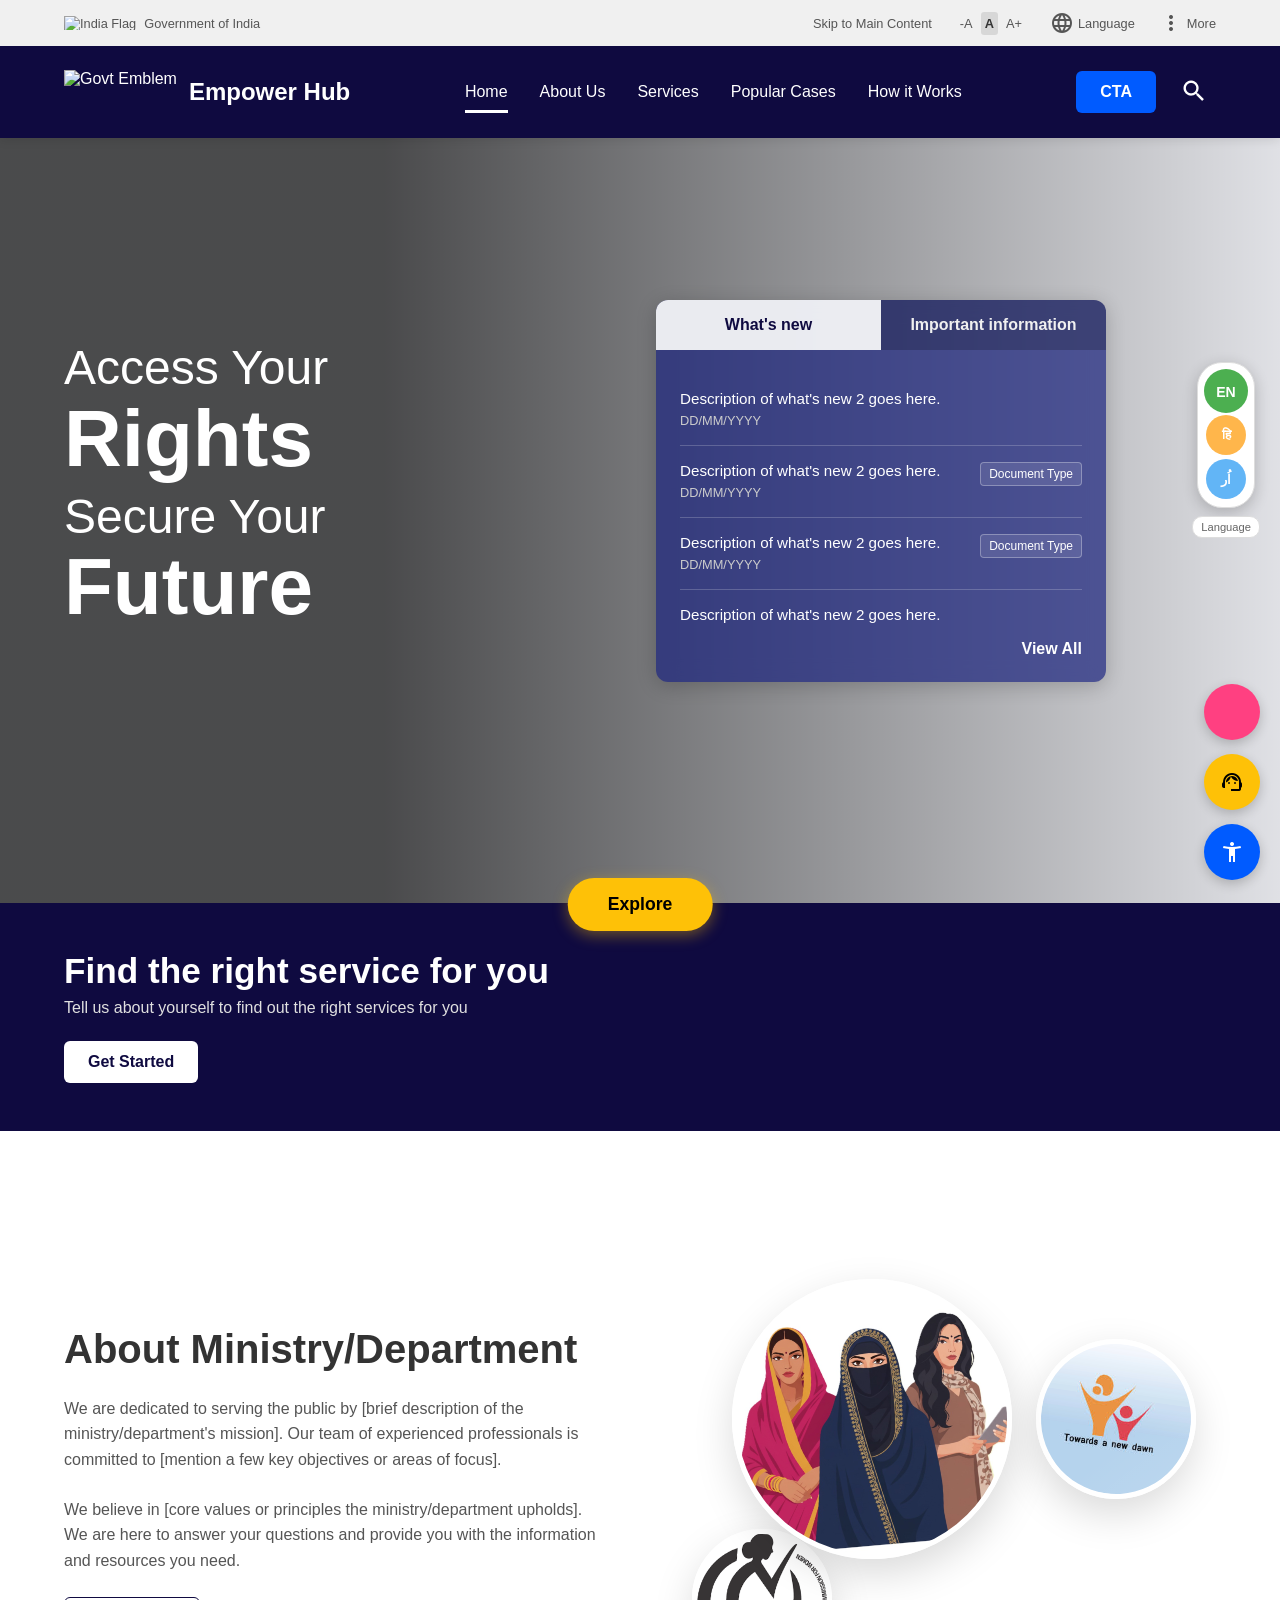
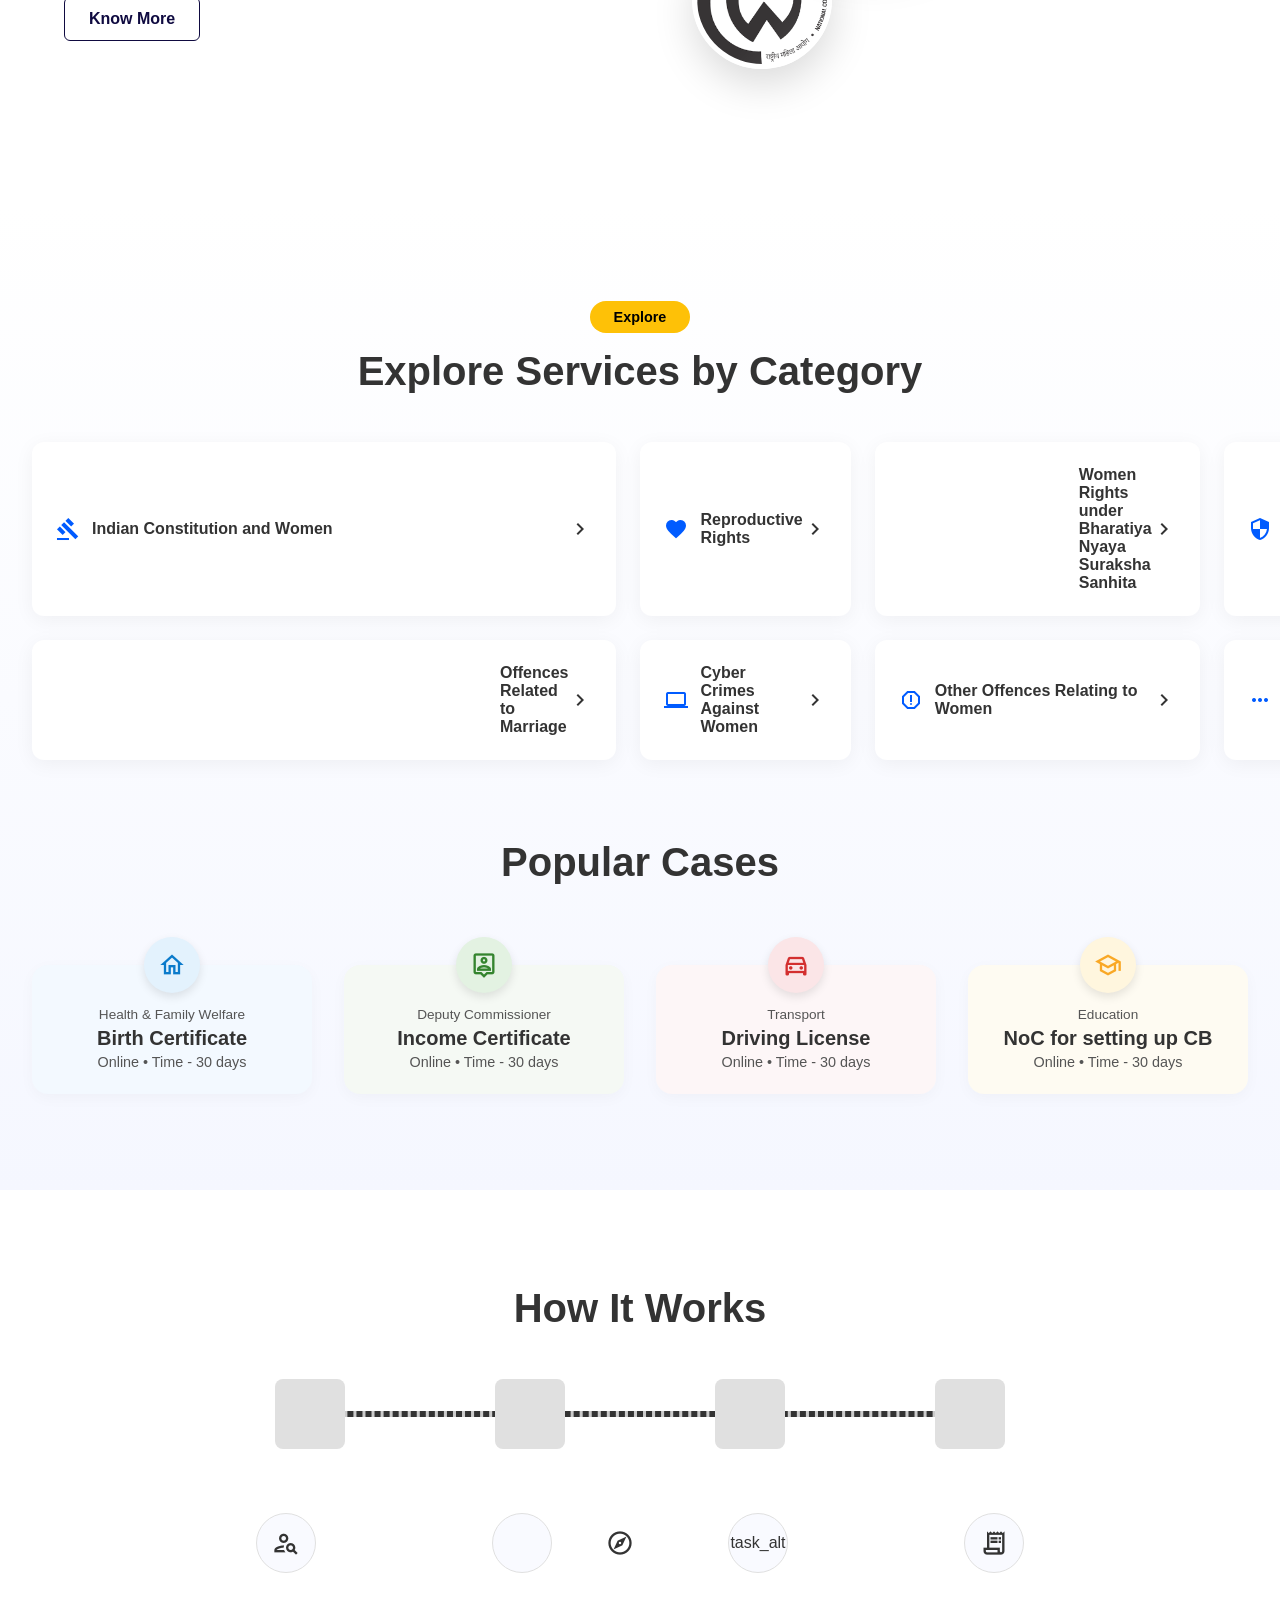
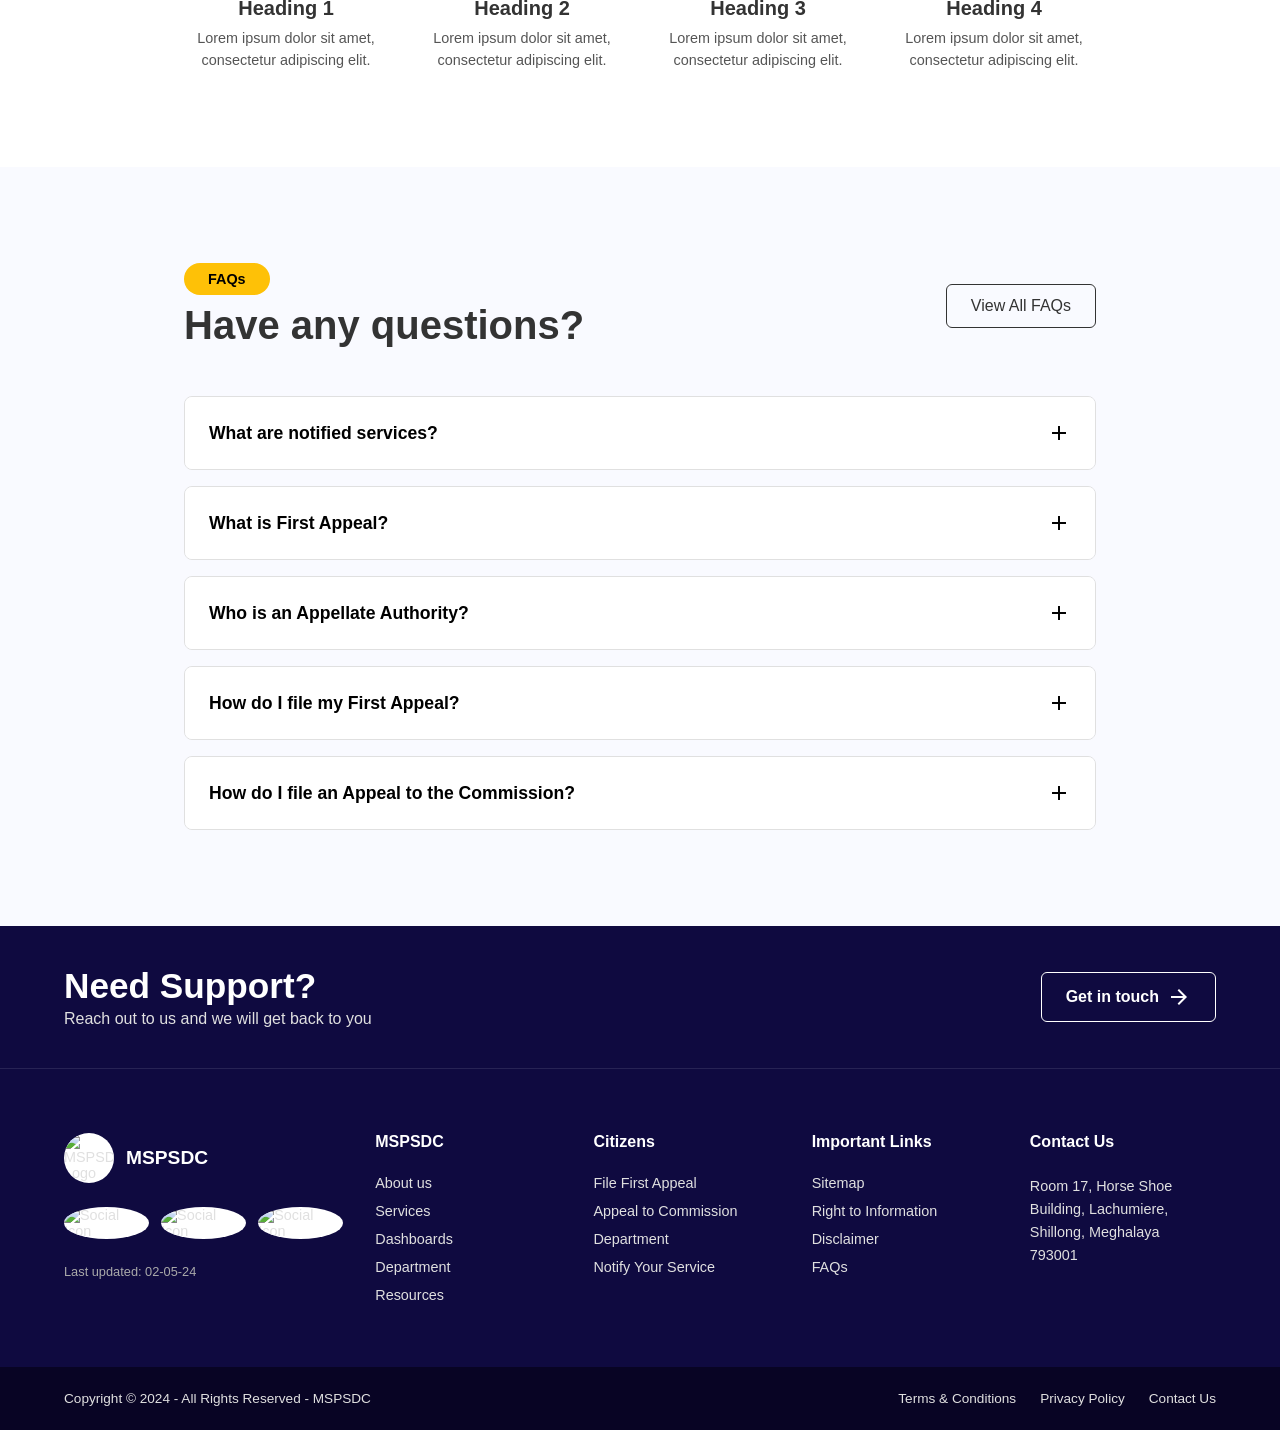
==== commit f09ea77e: "quick modifications still needed to be modify" ====
--- a/Website/index.html
+++ b/Website/index.html
@@ -6,6 +6,9 @@
     <title>Empower Hub</title>
     <link rel="stylesheet" href="style.css">
     <link href="https://fonts.googleapis.com/icon?family=Material+Icons+Outlined" rel="stylesheet">
+    <script src="script.js" defer></script>
+    <script src="auto-translate.js" defer></script>
+    <script src="translate-buttons.js" defer></script>
 </head>
 <body>
 
@@ -18,9 +21,9 @@
             <div class="top-right">
                 <a href="#services" class="skip-link">Skip to Main Content</a>
                 <div class="text-size">
-                    <button onclick="changeFontSize('small')">-A</button>
-                    <button class="active" onclick="changeFontSize('normal')">A</button>
-                    <button onclick="changeFontSize('large')">A+</button>
+                    <button onclick="changeFontSize('decrease')">-A</button>
+                    <button class="active" onclick="changeFontSize('reset')">A</button>
+                    <button onclick="changeFontSize('increase')">A+</button>
                 </div>
                 <div class="language">
                     <span class="material-icons-outlined">language</span>
@@ -50,9 +53,9 @@
                 </ul>
             </nav>
             <div class="header-right">
-                <a href="#" class="cta-button">CTA</a>
+                <a href="#" class="cta-button" data-translate="CTA">CTA</a>
                 <div class="search-container">
-                    <input type="text" class="search-input" placeholder="Search...">
+                    <input type="text" class="search-input" placeholder="Search..." data-translate-placeholder="Search...">
                     <button class="search-btn" onclick="toggleSearch()">
                         <span class="material-icons-outlined">search</span>
                     </button>
@@ -83,55 +86,55 @@
                         <ul>
                             <li>
                                 <div class="item-text">
-                                    <p>Description of what's new 2 goes here.</p>
+                                    <p data-translate="Description of what's new 2 goes here.">Description of what's new 2 goes here.</p>
                                     <span>DD/MM/YYYY</span>
                                 </div>
                             </li>
                             <li>
                                 <div class="item-text">
-                                    <p>Description of what's new 2 goes here.</p>
+                                    <p data-translate="Description of what's new 2 goes here.">Description of what's new 2 goes here.</p>
                                     <span>DD/MM/YYYY</span>
                                 </div>
-                                <span class="doc-type">Document Type</span>
+                                <span class="doc-type" data-translate="Document Type">Document Type</span>
                             </li>
                             <li>
                                 <div class="item-text">
-                                    <p>Description of what's new 2 goes here.</p>
+                                    <p data-translate="Description of what's new 2 goes here.">Description of what's new 2 goes here.</p>
                                     <span>DD/MM/YYYY</span>
                                 </div>
-                                <span class="doc-type">Document Type</span>
+                                <span class="doc-type" data-translate="Document Type">Document Type</span>
                             </li>
                             <li>
                                 <div class="item-text">
-                                    <p>Description of what's new 2 goes here.</p>
+                                    <p data-translate="Description of what's new 2 goes here.">Description of what's new 2 goes here.</p>
                                     <span>12/09/2023</span>
                                 </div>
                             </li>
                         </ul>
-                        <a href="#" class="view-all">View All</a>
+                        <a href="#" class="view-all" data-translate="View All">View All</a>
                     </div>
 
                     <div id="important-info" class="tab-content">
                         <ul>
                             <li>
                                 <div class="item-text">
-                                    <p>Important information 1 goes here.</p>
+                                    <p data-translate="Important information 1 goes here.">Important information 1 goes here.</p>
                                     <span>DD/MM/YYYY</span>
                                 </div>
                             </li>
                             <li>
                                 <div class="item-text">
-                                    <p>Important information 2 goes here.</p>
+                                    <p data-translate="Important information 2 goes here.">Important information 2 goes here.</p>
                                     <span>DD/MM/YYYY</span>
                                 </div>
                             </li>
                         </ul>
-                        <a href="#" class="view-all">View All</a>
+                        <a href="#" class="view-all" data-translate="View All">View All</a>
                     </div>
                 </div>
             </div>
             <div class="explore-btn-container">
-                <button class="explore-btn">Explore</button>
+                <button class="explore-btn" data-translate="Explore">Explore</button>
             </div>
         </section>
     </main>
@@ -152,8 +155,8 @@
         <div class="container">
             <div class="about-text">
                 <h2>About Ministry/Department</h2>
-                <p>We are dedicated to serving the public by [brief description of the ministry/department's mission]. Our team of experienced professionals is committed to [mention a few key objectives or areas of focus].</p>
-                <p>We believe in [core values or principles the ministry/department upholds]. We are here to answer your questions and provide you with the information and resources you need.</p>
+                <p data-translate="We are dedicated to serving the public by [brief description of the ministry/department's mission]. Our team of experienced professionals is committed to [mention a few key objectives or areas of focus].">We are dedicated to serving the public by [brief description of the ministry/department's mission]. Our team of experienced professionals is committed to [mention a few key objectives or areas of focus].</p>
+                <p data-translate="We believe in [core values or principles the ministry/department upholds]. We are here to answer your questions and provide you with the information and resources you need.">We believe in [core values or principles the ministry/department upholds]. We are here to answer your questions and provide you with the information and resources you need.</p>
                 <button class="btn btn-outline">Know More</button>
             </div>
             <div class="about-images">
--- a/Website/style.css
+++ b/Website/style.css
@@ -63,6 +63,8 @@
     padding: 0.5rem 0;
     font-size: 0.8rem;
     color: var(--text-secondary);
+    position: relative;
+    z-index: 1001;
 }
 
 .top-bar .container {
@@ -109,6 +111,8 @@
 .text-size button.active {
     font-weight: bold;
     color: var(--text-dark);
+    background-color: rgba(0, 0, 0, 0.1);
+    border-radius: 3px;
 }
 
 /* Font size classes */
@@ -1412,8 +1416,197 @@
     text-decoration: underline;
 }
 
+/* ======== LANGUAGE DROPDOWN ======== */
+.language {
+    position: relative;
+    cursor: pointer;
+}
+
+.language-dropdown {
+    position: absolute;
+    top: 100%;
+    right: 0;
+    background: white;
+    border: 1px solid var(--border-color);
+    border-radius: 6px;
+    box-shadow: 0 4px 12px rgba(0, 0, 0, 0.15);
+    opacity: 0;
+    visibility: hidden;
+    transform: translateY(-10px);
+    transition: all 0.3s ease;
+    z-index: 9999;
+    min-width: 120px;
+}
+
+.language-dropdown.active {
+    opacity: 1;
+    visibility: visible;
+    transform: translateY(0);
+}
+
+.dropdown-content a {
+    display: block;
+    padding: 0.75rem 1rem;
+    color: var(--text-dark);
+    text-decoration: none;
+    font-size: 0.9rem;
+    transition: background-color 0.2s ease;
+}
+
+.dropdown-content a:hover {
+    background-color: var(--light-bg);
+}
+
+.dropdown-content a:first-child {
+    border-radius: 6px 6px 0 0;
+}
+
+.dropdown-content a:last-child {
+    border-radius: 0 0 6px 6px;
+}
+
+/* ======== MOBILE MENU ======== */
+.mobile-menu-btn {
+    background: transparent;
+    border: none;
+    color: var(--text-light);
+    cursor: pointer;
+    padding: 0.5rem;
+    border-radius: 4px;
+    transition: background-color 0.3s ease;
+}
+
+.mobile-menu-btn:hover {
+    background: rgba(255, 255, 255, 0.1);
+}
+
 /* ======== RESPONSIVE DESIGN ======== */
+@media (max-width: 1200px) {
+    .container {
+        padding: 0 1rem;
+    }
+    
+    .container-large {
+        padding: 0 1.5rem;
+    }
+    
+    .category-grid {
+        grid-template-columns: repeat(2, 1fr);
+    }
+    
+    .hero-text h1 {
+        font-size: 4rem;
+    }
+    
+    .hero-text h2 {
+        font-size: 2.5rem;
+    }
+}
+
+@media (max-width: 992px) {
+    .hero-content {
+        grid-template-columns: 1fr;
+        gap: 3rem;
+        text-align: center;
+    }
+    
+    .about-section .container {
+        grid-template-columns: 1fr;
+        gap: 3rem;
+    }
+    
+    .about-images {
+        height: 350px;
+    }
+    
+    .service-finder-text {
+        max-width: 100%;
+        text-align: center;
+    }
+    
+    .main-footer .container {
+        grid-template-columns: repeat(2, 1fr);
+        gap: 2rem;
+    }
+    
+    .how-it-works-grid {
+        grid-template-columns: repeat(2, 1fr);
+    }
+}
+
 @media (max-width: 768px) {
+    .top-right {
+        gap: 1rem;
+    }
+    
+    .top-right > div span:last-child {
+        display: none;
+    }
+    
+    .main-header .container {
+        flex-wrap: wrap;
+        height: auto;
+        padding: 1rem;
+    }
+    
+    .mobile-menu-btn {
+        display: block !important;
+        order: 3;
+    }
+    
+    .main-nav {
+        order: 4;
+        width: 100%;
+        margin-top: 1rem;
+        display: none;
+    }
+    
+    .main-nav.mobile-active {
+        display: block;
+    }
+    
+    .main-nav ul {
+        flex-direction: column;
+        gap: 0;
+        background: rgba(255, 255, 255, 0.1);
+        border-radius: 8px;
+        padding: 1rem;
+    }
+    
+    .main-nav a {
+        padding: 0.75rem 0;
+        border-bottom: 1px solid rgba(255, 255, 255, 0.1);
+    }
+    
+    .main-nav a:last-child {
+        border-bottom: none;
+    }
+    
+    .header-right {
+        order: 2;
+    }
+    
+    .hero {
+        height: 70vh;
+        padding-bottom: 80px;
+    }
+    
+    .hero-text h1 {
+        font-size: 3rem;
+    }
+    
+    .hero-text h2 {
+        font-size: 2rem;
+    }
+    
+    .info-box {
+        max-width: 100%;
+    }
+    
+    .category-grid {
+        grid-template-columns: 1fr;
+    }
+    
     .sections-grid {
         grid-template-columns: 1fr;
     }
@@ -1438,6 +1631,190 @@
         flex-direction: column;
         text-align: center;
     }
+    
+    .main-footer .container {
+        grid-template-columns: 1fr;
+        text-align: center;
+    }
+    
+    .how-it-works-grid {
+        grid-template-columns: 1fr;
+    }
+    
+    .about-images {
+        height: 300px;
+    }
+    
+    .image-placeholder-large {
+        width: 200px;
+        height: 200px;
+        left: 50%;
+        transform: translateX(-50%) rotate(-5deg);
+    }
+    
+    .image-placeholder-medium {
+        width: 120px;
+        height: 120px;
+        top: 160px;
+        right: 10%;
+    }
+    
+    .image-placeholder-small {
+        width: 100px;
+        height: 100px;
+        bottom: 20px;
+        left: 10%;
+    }
+}
+
+@media (max-width: 480px) {
+    .container {
+        padding: 0 0.75rem;
+    }
+    
+    .hero-text h1 {
+        font-size: 2.5rem;
+    }
+    
+    .hero-text h2 {
+        font-size: 1.5rem;
+    }
+    
+    .section-header h2 {
+        font-size: 2rem;
+    }
+    
+    .about-text h2 {
+        font-size: 2rem;
+    }
+    
+    .service-finder-text h2 {
+        font-size: 1.8rem;
+    }
+    
+    .category-card {
+        padding: 1rem;
+        font-size: 0.9rem;
+    }
+    
+    .tab-link {
+        padding: 0.75rem;
+        font-size: 0.9rem;
+    }
+    
+    .info-box {
+        margin: 0 1rem;
+    }
+    
+    .explore-btn {
+        padding: 0.75rem 2rem;
+        font-size: 1rem;
+    }
+}
+
+/* ======== FONT SIZE RESPONSIVE ADJUSTMENTS ======== */
+@media (max-width: 768px) {
+    body[style*="font-size"] .hero-text h1 {
+        font-size: calc(2.5rem + (var(--font-scale, 0) * 0.3rem));
+    }
+    
+    body[style*="font-size"] .hero-text h2 {
+        font-size: calc(1.5rem + (var(--font-scale, 0) * 0.2rem));
+    }
+    
+    body[style*="font-size"] .section-header h2 {
+        font-size: calc(2rem + (var(--font-scale, 0) * 0.2rem));
+    }
+}
+
+/* ======== ACCESSIBILITY IMPROVEMENTS ======== */
+@media (prefers-reduced-motion: reduce) {
+    * {
+        transition: none !important;
+        animation: none !important;
+    }
+    
+    html {
+        scroll-behavior: auto;
+    }
+}
+
+/* High contrast mode support */
+@media (prefers-contrast: high) {
+    .category-card {
+        border: 2px solid var(--text-dark);
+    }
+    
+    .btn {
+        border: 2px solid currentColor;
+    }
+}
+
+/* Focus styles for better accessibility */
+.text-size button:focus,
+.language:focus,
+.mobile-menu-btn:focus,
+.search-btn:focus {
+    outline: 2px solid #fec107;
+    outline-offset: 2px;
+}
+
+/* Disabled button styles */
+.text-size button:disabled {
+    opacity: 0.5;
+    cursor: not-allowed;
+}
+
+/* ======== RTL SUPPORT FOR URDU ======== */
+body.rtl {
+    direction: rtl;
+    text-align: right;
+}
+
+body.rtl .container {
+    flex-direction: row-reverse;
+}
+
+body.rtl .top-right {
+    flex-direction: row-reverse;
+}
+
+body.rtl .main-nav ul {
+    flex-direction: row-reverse;
+}
+
+body.rtl .hero-content {
+    text-align: right;
+}
+
+body.rtl .info-box {
+    text-align: right;
+}
+
+body.rtl .category-card {
+    flex-direction: row-reverse;
+}
+
+body.rtl .language-dropdown {
+    right: auto;
+    left: 0;
+}
+
+body.rtl .search-container {
+    flex-direction: row-reverse;
+}
+
+/* Fix specific RTL layout issues */
+body.rtl .about-section .container {
+    direction: rtl;
+}
+
+body.rtl .service-finder-text {
+    text-align: right;
+}
+
+body.rtl .footer .container {
+    flex-direction: row-reverse;
 }
 
 /* ======== ARTICLE CONTENT PAGES ======== */
